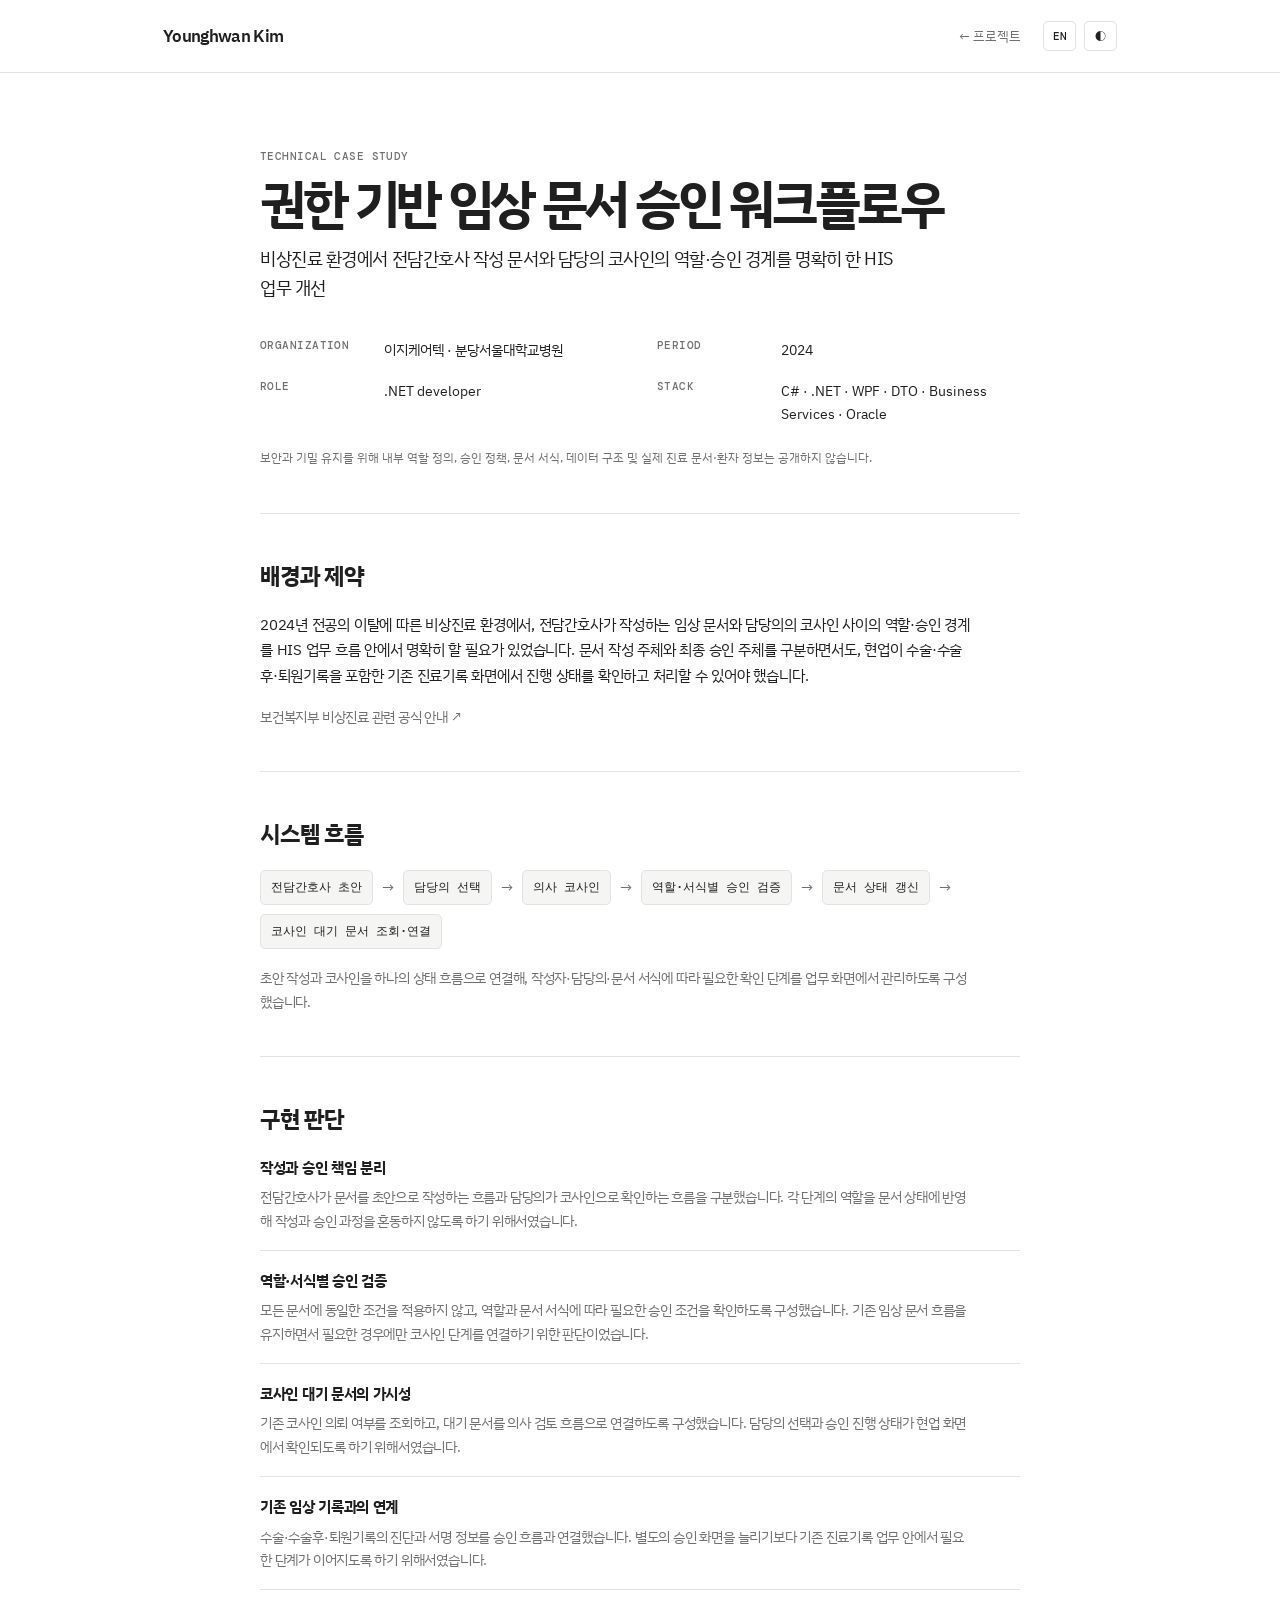
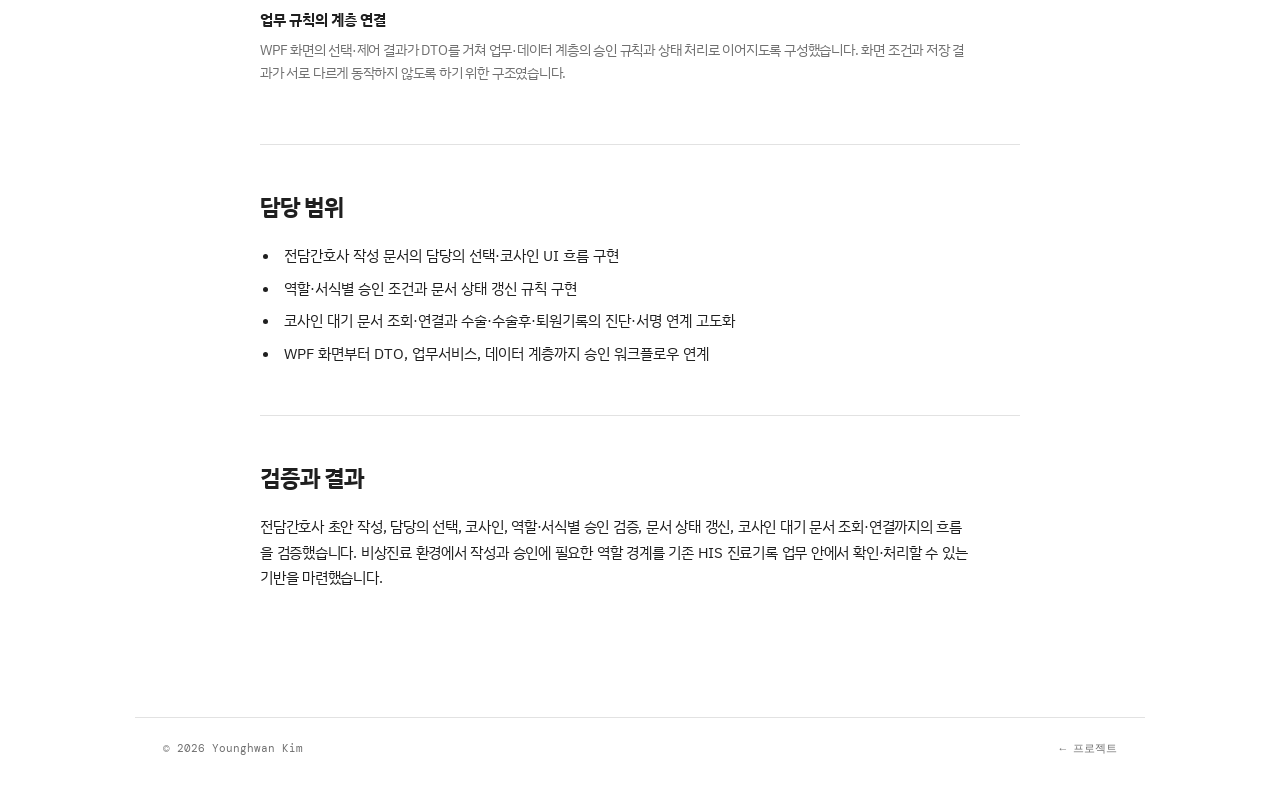
==== projects/clinical-document-approval.html @ 5fe0fd4c "feat: expand portfolio project case studies" ====
<!doctype html>
<html lang="ko">
  <head>
    <meta charset="UTF-8" />
    <meta name="viewport" content="width=device-width, initial-scale=1.0" />
    <meta name="description" content="Role-Based Clinical Document Approval Workflow technical case study" />
    <title>Role-Based Clinical Document Approval Workflow — Younghwan Kim</title>
    <link rel="preconnect" href="https://fonts.googleapis.com" />
    <link rel="preconnect" href="https://fonts.gstatic.com" crossorigin />
    <link href="https://fonts.googleapis.com/css2?family=DM+Mono:wght@400;500&family=IBM+Plex+Sans+KR:wght@400;500;600;700&display=swap" rel="stylesheet" />
    <link rel="stylesheet" href="../styles.css" />
    <link rel="stylesheet" href="case-study.css" />
    <script src="clinical-document-approval-case-study.js" defer></script>
  </head>
  <body>
    <div class="header-shell">
      <header class="site-header">
        <a class="wordmark" href="../index.html">Younghwan Kim</a>
        <nav aria-label="Case study navigation"><a href="../index.html#projects" data-i18n="nav.back">← 프로젝트</a></nav>
        <div class="controls">
          <button class="control-button" id="language-toggle" type="button" aria-label="Switch language">EN</button>
          <button class="control-button" id="theme-toggle" type="button" aria-label="Switch color theme">◐</button>
        </div>
      </header>
    </div>

    <main>
      <article class="case-study">
        <header class="case-hero">
          <p class="case-kicker" data-i18n="hero.kicker">TECHNICAL CASE STUDY</p>
          <h1 data-i18n="hero.title">권한 기반 임상 문서 승인 워크플로우</h1>
          <p class="case-lead" data-i18n="hero.lead">비상진료 환경에서 전담간호사 작성 문서와 담당의 코사인의 역할·승인 경계를 명확히 한 HIS 업무 개선</p>
          <dl class="case-meta">
            <div><dt data-i18n="meta.organization.label">ORGANIZATION</dt><dd data-i18n="meta.organization.value">이지케어텍 · 분당서울대학교병원</dd></div>
            <div><dt data-i18n="meta.period.label">PERIOD</dt><dd data-i18n="meta.period.value">2024</dd></div>
            <div><dt data-i18n="meta.role.label">ROLE</dt><dd data-i18n="meta.role.value">.NET developer</dd></div>
            <div><dt data-i18n="meta.stack.label">STACK</dt><dd>C# · .NET · WPF · DTO · Business Services · Oracle</dd></div>
          </dl>
          <p class="case-disclosure" data-i18n="hero.disclosure">보안과 기밀 유지를 위해 내부 역할 정의, 승인 정책, 문서 서식, 데이터 구조 및 실제 진료 문서·환자 정보는 공개하지 않습니다.</p>
        </header>

        <section class="case-section">
          <h2 data-i18n="context.heading">Context &amp; Constraints</h2>
          <p data-i18n="context.copy">2024년 전공의 이탈에 따른 비상진료 환경에서, 전담간호사가 작성하는 임상 문서와 담당의의 코사인 사이의 역할·승인 경계를 HIS 업무 흐름 안에서 명확히 할 필요가 있었습니다. 문서 작성 주체와 최종 승인 주체를 구분하면서도, 현업이 수술·수술후·퇴원기록을 포함한 기존 진료기록 화면에서 진행 상태를 확인하고 처리할 수 있어야 했습니다.</p>
          <p class="section-note"><a href="https://www.mohw.go.kr/gallery.es?act=view&amp;bid=0003&amp;list_no=379148&amp;mid=a10606030000&amp;tag=" target="_blank" rel="noreferrer" data-i18n="context.sourceLink">보건복지부 비상진료 관련 공식 안내 ↗</a></p>
        </section>

        <section class="case-section">
          <h2 data-i18n="flow.heading">System Flow</h2>
          <div class="flow" aria-label="Clinical document approval workflow">
            <div data-i18n="flow.draft">전담간호사 초안</div><span>→</span>
            <div data-i18n="flow.physician">담당의 선택</div><span>→</span>
            <div data-i18n="flow.cosign">의사 코사인</div><span>→</span>
            <div data-i18n="flow.validation">역할·서식별 승인 검증</div><span>→</span>
            <div data-i18n="flow.status">문서 상태 갱신</div><span>→</span>
            <div data-i18n="flow.pending">코사인 대기 문서 조회·연결</div>
          </div>
          <p class="section-note" data-i18n="flow.note">초안 작성과 코사인을 하나의 상태 흐름으로 연결해, 작성자·담당의·문서 서식에 따라 필요한 확인 단계를 업무 화면에서 관리하도록 구성했습니다.</p>
        </section>

        <section class="case-section">
          <h2 data-i18n="decisions.heading">Engineering Decisions</h2>
          <div class="decision-list">
            <article><h3 data-i18n="decision.boundary.title">작성과 승인 책임 분리</h3><p data-i18n="decision.boundary.copy">전담간호사가 문서를 초안으로 작성하는 흐름과 담당의가 코사인으로 확인하는 흐름을 구분했습니다. 각 단계의 역할을 문서 상태에 반영해 작성과 승인 과정을 혼동하지 않도록 하기 위해서였습니다.</p></article>
            <article><h3 data-i18n="decision.form.title">역할·서식별 승인 검증</h3><p data-i18n="decision.form.copy">모든 문서에 동일한 조건을 적용하지 않고, 역할과 문서 서식에 따라 필요한 승인 조건을 확인하도록 구성했습니다. 기존 임상 문서 흐름을 유지하면서 필요한 경우에만 코사인 단계를 연결하기 위한 판단이었습니다.</p></article>
            <article><h3 data-i18n="decision.pending.title">코사인 대기 문서의 가시성</h3><p data-i18n="decision.pending.copy">기존 코사인 의뢰 여부를 조회하고, 대기 문서를 의사 검토 흐름으로 연결하도록 구성했습니다. 담당의 선택과 승인 진행 상태가 현업 화면에서 확인되도록 하기 위해서였습니다.</p></article>
            <article><h3 data-i18n="decision.clinical.title">기존 임상 기록과의 연계</h3><p data-i18n="decision.clinical.copy">수술·수술후·퇴원기록의 진단과 서명 정보를 승인 흐름과 연결했습니다. 별도의 승인 화면을 늘리기보다 기존 진료기록 업무 안에서 필요한 단계가 이어지도록 하기 위해서였습니다.</p></article>
            <article><h3 data-i18n="decision.layers.title">업무 규칙의 계층 연결</h3><p data-i18n="decision.layers.copy">WPF 화면의 선택·제어 결과가 DTO를 거쳐 업무·데이터 계층의 승인 규칙과 상태 처리로 이어지도록 구성했습니다. 화면 조건과 저장 결과가 서로 다르게 동작하지 않도록 하기 위한 구조였습니다.</p></article>
          </div>
        </section>

        <section class="case-section">
          <h2 data-i18n="contribution.heading">My Contribution</h2>
          <ul>
            <li data-i18n="contribution.one">전담간호사 작성 문서의 담당의 선택·코사인 UI 흐름 구현</li>
            <li data-i18n="contribution.two">역할·서식별 승인 조건과 문서 상태 갱신 규칙 구현</li>
            <li data-i18n="contribution.three">코사인 대기 문서 조회·연결과 수술·수술후·퇴원기록의 진단·서명 연계 고도화</li>
            <li data-i18n="contribution.four">WPF 화면부터 DTO, 업무서비스, 데이터 계층까지 승인 워크플로우 연계</li>
          </ul>
        </section>

        <section class="case-section case-outcome">
          <h2 data-i18n="outcome.heading">Validation &amp; Outcome</h2>
          <p data-i18n="outcome.copy">전담간호사 초안 작성, 담당의 선택, 코사인, 역할·서식별 승인 검증, 문서 상태 갱신, 코사인 대기 문서 조회·연결까지의 흐름을 검증했습니다. 비상진료 환경에서 작성과 승인에 필요한 역할 경계를 기존 HIS 진료기록 업무 안에서 확인·처리할 수 있는 기반을 마련했습니다.</p>
        </section>
      </article>
    </main>
    <footer><p>© 2026 Younghwan Kim</p><div><a href="../index.html#projects" data-i18n="nav.back">← 프로젝트</a></div></footer>
  </body>
</html>
---- styles.css ----
:root{--ink:#1f1f1f;--muted:#707070;--line:#e2e2e2;--blue:#365f9c;--paper:#fff;--soft:#e7ece7;--portrait:#718074}html[data-theme="dark"]{--ink:#eeeeea;--muted:#a5a5a0;--line:#30302e;--blue:#9dbbff;--paper:#191a19;--soft:#29302c;--portrait:#c5d5c6}*{box-sizing:border-box}html{scroll-behavior:smooth}body{margin:0;background:var(--paper);color:var(--ink);font:15px/1.65 "IBM Plex Sans KR",Arial,sans-serif;transition:background-color .2s,color .2s}a{color:inherit;text-decoration:none}.site-header,main,footer{max-width:1010px;margin:auto;padding:0 28px}.site-header{height:72px;display:flex;align-items:center;justify-content:space-between}.wordmark{font-size:17px;font-weight:600;letter-spacing:-.04em}.site-header nav{display:flex;gap:22px;font-size:13px;color:var(--muted)}.controls{display:flex;gap:8px}.control-button{width:33px;height:30px;padding:0;border:1px solid var(--line);border-radius:5px;background:transparent;color:var(--ink);font:500 11px "DM Mono",monospace;cursor:pointer}.control-button:hover{border-color:var(--muted)}.site-header a:hover,footer a:hover{text-decoration:underline;text-underline-offset:4px}.hero{display:grid;grid-template-columns:170px 1fr;gap:44px;padding:72px 0 66px}.portrait{width:150px;height:180px;overflow:hidden;background:var(--soft)}.portrait img{width:100%;height:100%;display:block;object-fit:cover;object-position:52% 45%;filter:saturate(.82) contrast(1.03)}.eyebrow,.project-meta{margin:0;color:var(--muted);font:500 11px "DM Mono",monospace;letter-spacing:.04em}.hero h1{margin:9px 0 2px;font-size:clamp(36px,5vw,54px);line-height:1.08;letter-spacing:-.07em}.role{margin:0 0 22px;color:var(--muted);font-size:15px}.hero-copy{max-width:710px;margin:0;font-size:16px;letter-spacing:-.02em}.hero-links{display:flex;flex-wrap:wrap;gap:14px;margin-top:22px}.hero-links a,.project-link{color:var(--blue);font-size:13px}.section{padding:58px 0;border-top:1px solid var(--line)}.section-heading{margin-bottom:30px}.section h2{margin:7px 0 0;font-size:24px;line-height:1.1;letter-spacing:-.05em}.timeline{margin:0;padding:0;list-style:none}.timeline li{display:grid;grid-template-columns:190px 1fr;gap:25px;padding:26px 0;border-top:1px solid var(--line)}.timeline li>p{margin:2px 0;color:var(--muted);font:400 11px "DM Mono",monospace}.timeline h3,.project h3{margin:0;font-size:20px;letter-spacing:-.045em}.timeline h3 span{color:var(--muted);font-weight:400}.timeline div p{max-width:660px;margin:6px 0 0;color:var(--muted);font-size:14px}.project{display:grid;grid-template-columns:36px 1fr 28px;gap:20px;padding:28px 0;border-top:1px solid var(--line)}.project-index{color:var(--muted);font:500 12px "DM Mono",monospace}.project p:not(.project-meta){max-width:720px;margin:6px 0;color:var(--muted);font-size:14px}.project .project-korean{color:var(--ink);font-weight:600}.project-link{text-align:right;font-size:20px}.muted{color:#bbb}.tags{display:flex;flex-wrap:wrap;gap:6px;margin-top:15px}.tags span{border:1px solid var(--line);border-radius:4px;padding:3px 7px;color:var(--muted);font:400 10px "DM Mono",monospace}.about{border-bottom:0}.about-copy{max-width:710px}.about-copy>p{font-size:16px;letter-spacing:-.02em}.about dl{margin:38px 0 0}.about dl div{display:grid;grid-template-columns:130px 1fr;gap:15px;padding:14px 0;border-top:1px solid var(--line)}.about dt{color:var(--muted);font:400 11px "DM Mono",monospace}.about dd{margin:0}footer{display:flex;justify-content:space-between;border-top:1px solid var(--line);padding-top:23px;padding-bottom:34px;color:var(--muted);font:400 11px "DM Mono",monospace}footer p{margin:0}footer div{display:flex;gap:18px}@media(max-width:700px){.site-header,main,footer{padding-left:20px;padding-right:20px}.site-header nav{display:none}.hero{grid-template-columns:1fr;gap:24px;padding:52px 0}.portrait{width:110px;height:125px}.section{padding:50px 0}.timeline li,.project{grid-template-columns:1fr;gap:10px}.project-link{text-align:left}.about dl div{grid-template-columns:1fr;gap:4px}footer{display:block}footer div{margin-top:12px}.hero-copy br{display:none}}
---- projects/case-study.css ----
:root { --ink:#1f1f1f; --muted:#707070; --line:#e2e2e2; --blue:#365f9c; --paper:#fff; --soft:#f5f6f3; }
html[data-theme="dark"] { --ink:#eeeeea; --muted:#a5a5a0; --line:#30302e; --blue:#9dbbff; --paper:#191a19; --soft:#222522; }
body { background:var(--paper); color:var(--ink); font:15px/1.7 "IBM Plex Sans KR", Arial, sans-serif; }
.header-shell { position:sticky; top:0; z-index:20; background:var(--paper); border-bottom:1px solid var(--line); }
.header-shell .site-header { border:0; }
.site-header, main, footer { max-width:1010px; margin:auto; padding:0 28px; }
.site-header { height:72px; display:flex; align-items:center; justify-content:space-between; }
.wordmark { font-size:17px; font-weight:600; letter-spacing:-.04em; }
.site-header nav { margin-left:auto; margin-right:22px; font-size:13px; color:var(--muted); }
.controls { display:flex; gap:8px; }.control-button { width:33px; height:30px; padding:0; border:1px solid var(--line); border-radius:5px; background:transparent; color:var(--ink); font:500 11px "DM Mono", monospace; cursor:pointer; }
.case-study { max-width:760px; margin:0 auto; padding:76px 0 84px; }
.case-hero { padding-bottom:44px; border-bottom:1px solid var(--line); }
.case-kicker, dt { margin:0; color:var(--muted); font:500 11px "DM Mono", monospace; letter-spacing:.04em; }
.case-hero h1 { margin:11px 0 12px; font-size:clamp(36px, 5vw, 52px); line-height:1.12; letter-spacing:-.065em; }
.case-lead { max-width:650px; margin:0; font-size:18px; line-height:1.6; letter-spacing:-.025em; }
.case-meta { display:grid; grid-template-columns:1fr 1fr; gap:17px 34px; margin:36px 0 22px; }.case-meta div { display:grid; grid-template-columns:112px 1fr; gap:12px; }.case-meta dd { margin:0; font-size:14px; }
.case-disclosure { margin:0; color:var(--muted); font-size:12px; }
.case-section { padding:42px 0; border-bottom:1px solid var(--line); }.case-section h2 { margin:0 0 17px; font-size:23px; letter-spacing:-.045em; }.case-section p { max-width:710px; margin:0; letter-spacing:-.015em; }
.flow { display:flex; flex-wrap:wrap; align-items:center; gap:9px; }.flow div { padding:8px 10px; border:1px solid var(--line); border-radius:5px; background:var(--soft); font:500 12px "DM Mono", monospace; }.flow span { color:var(--muted); }.section-note { margin-top:17px !important; color:var(--muted); font-size:14px; }
.decision-list { display:grid; gap:0; }.decision-list article { padding:17px 0; border-top:1px solid var(--line); }.decision-list article:first-child { border-top:0; padding-top:0; }.decision-list h3 { margin:0 0 5px; font-size:15px; letter-spacing:-.02em; }.decision-list p { color:var(--muted); font-size:14px; }
ul { margin:0; padding-left:20px; } li { padding-left:4px; margin:7px 0; }.case-outcome { border-bottom:0; } footer { display:flex; justify-content:space-between; border-top:1px solid var(--line); padding-top:23px; padding-bottom:34px; color:var(--muted); font:400 11px "DM Mono", monospace; } footer p { margin:0; }
@media (max-width:700px) { .site-header, main, footer { padding-left:20px; padding-right:20px; }.case-study { padding:52px 0 60px; }.site-header nav { display:none; }.case-meta { grid-template-columns:1fr; gap:10px; }.case-meta div { grid-template-columns:96px 1fr; }.flow { gap:7px; }.flow span { display:none; }.flow div { width:100%; }.case-lead { font-size:16px; } footer { display:block; } footer div { margin-top:10px; } }
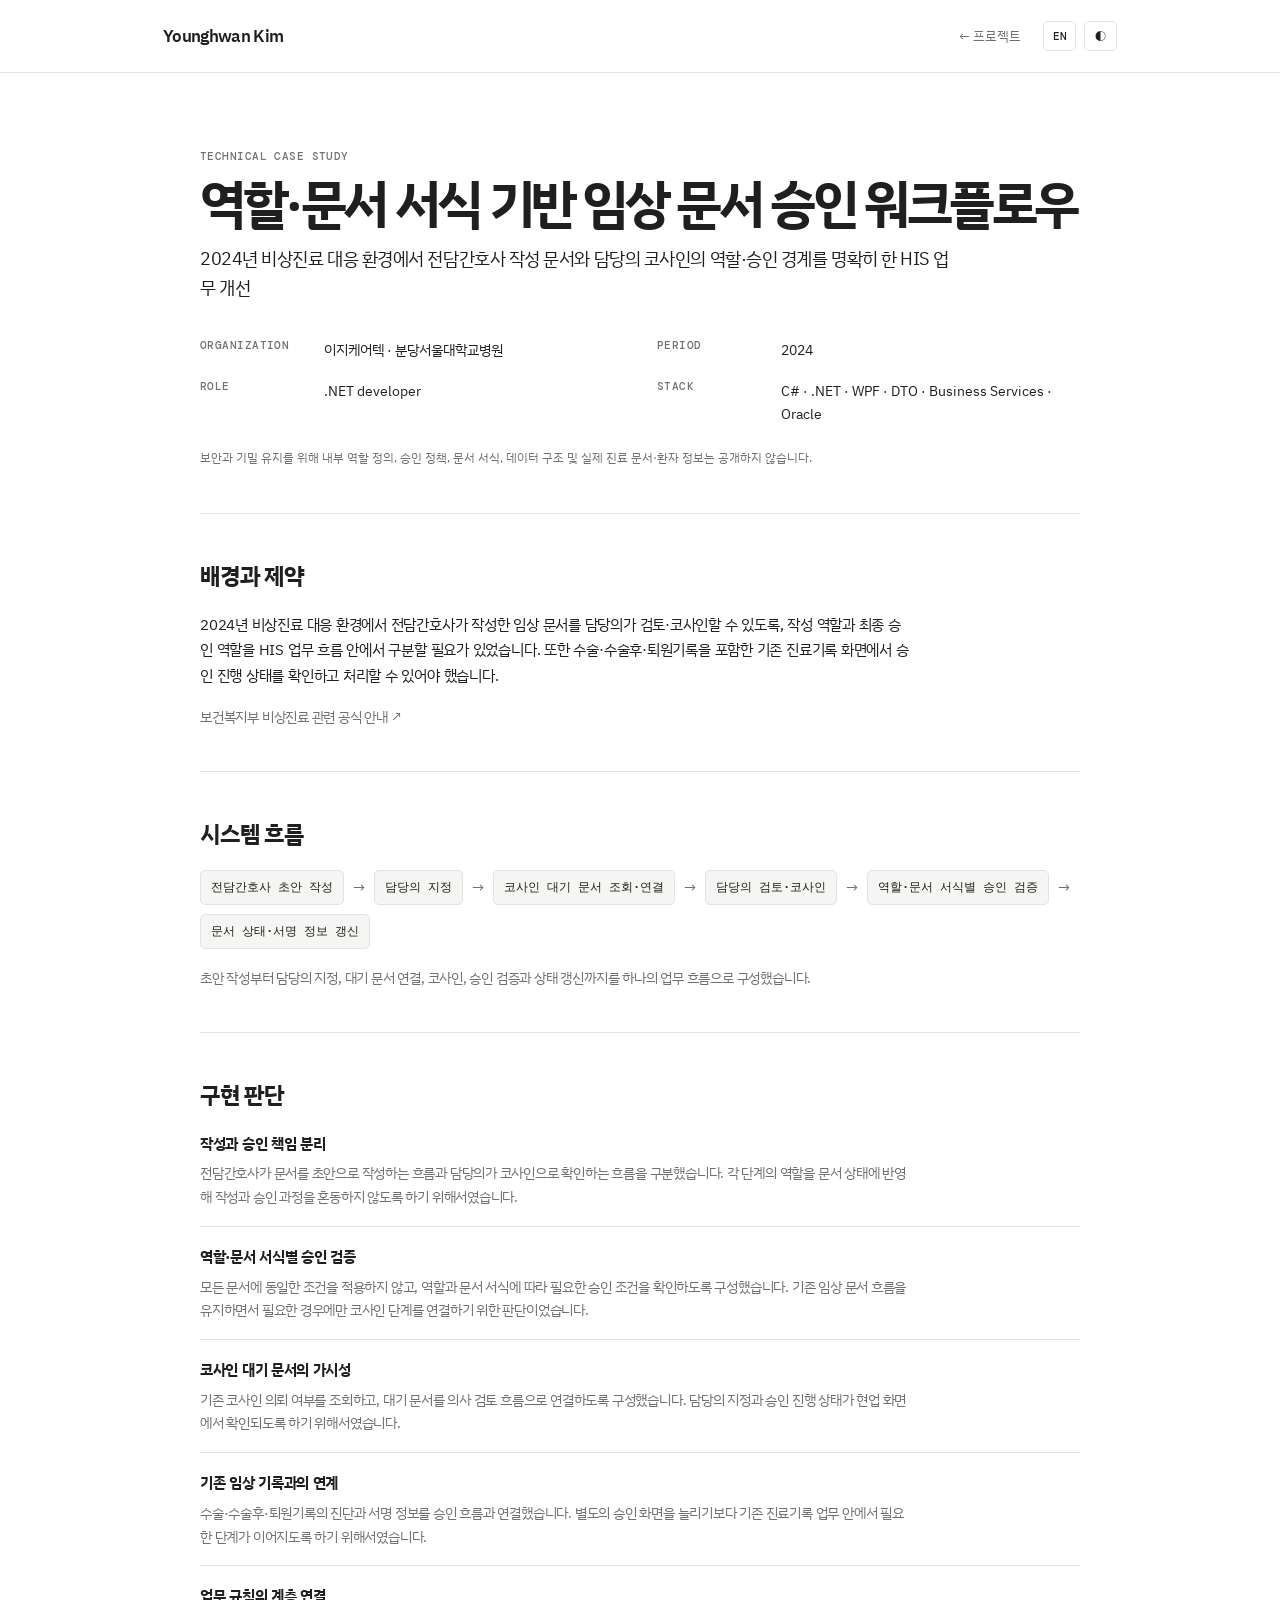
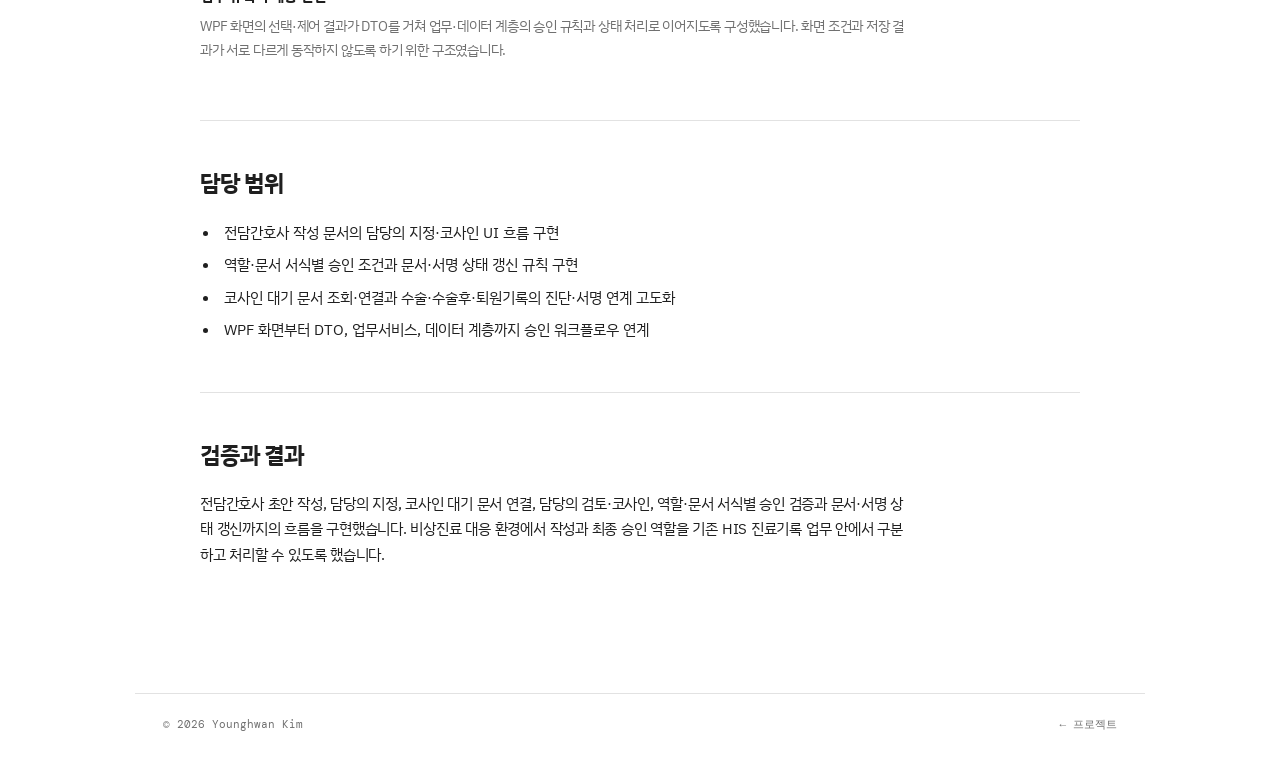
==== commit d5df132d: "feat: refine portfolio case studies" ====
--- a/projects/clinical-document-approval.html
+++ b/projects/clinical-document-approval.html
@@ -3,8 +3,8 @@
   <head>
     <meta charset="UTF-8" />
     <meta name="viewport" content="width=device-width, initial-scale=1.0" />
-    <meta name="description" content="Role-Based Clinical Document Approval Workflow technical case study" />
-    <title>Role-Based Clinical Document Approval Workflow — Younghwan Kim</title>
+    <meta name="description" content="Role- and Document-Type-Based Clinical Document Approval Workflow technical case study" />
+    <title>Role- and Document-Type-Based Clinical Document Approval Workflow — Younghwan Kim</title>
     <link rel="preconnect" href="https://fonts.googleapis.com" />
     <link rel="preconnect" href="https://fonts.gstatic.com" crossorigin />
     <link href="https://fonts.googleapis.com/css2?family=DM+Mono:wght@400;500&family=IBM+Plex+Sans+KR:wght@400;500;600;700&display=swap" rel="stylesheet" />
@@ -28,8 +28,8 @@
       <article class="case-study">
         <header class="case-hero">
           <p class="case-kicker" data-i18n="hero.kicker">TECHNICAL CASE STUDY</p>
-          <h1 data-i18n="hero.title">권한 기반 임상 문서 승인 워크플로우</h1>
-          <p class="case-lead" data-i18n="hero.lead">비상진료 환경에서 전담간호사 작성 문서와 담당의 코사인의 역할·승인 경계를 명확히 한 HIS 업무 개선</p>
+          <h1 data-i18n="hero.title">역할·문서 서식 기반 임상 문서 승인 워크플로우</h1>
+          <p class="case-lead" data-i18n="hero.lead">2024년 비상진료 대응 환경에서 전담간호사 작성 문서와 담당의 코사인의 역할·승인 경계를 명확히 한 HIS 업무 개선</p>
           <dl class="case-meta">
             <div><dt data-i18n="meta.organization.label">ORGANIZATION</dt><dd data-i18n="meta.organization.value">이지케어텍 · 분당서울대학교병원</dd></div>
             <div><dt data-i18n="meta.period.label">PERIOD</dt><dd data-i18n="meta.period.value">2024</dd></div>
@@ -41,28 +41,28 @@
 
         <section class="case-section">
           <h2 data-i18n="context.heading">Context &amp; Constraints</h2>
-          <p data-i18n="context.copy">2024년 전공의 이탈에 따른 비상진료 환경에서, 전담간호사가 작성하는 임상 문서와 담당의의 코사인 사이의 역할·승인 경계를 HIS 업무 흐름 안에서 명확히 할 필요가 있었습니다. 문서 작성 주체와 최종 승인 주체를 구분하면서도, 현업이 수술·수술후·퇴원기록을 포함한 기존 진료기록 화면에서 진행 상태를 확인하고 처리할 수 있어야 했습니다.</p>
+          <p data-i18n="context.copy">2024년 비상진료 대응 환경에서 전담간호사가 작성한 임상 문서를 담당의가 검토·코사인할 수 있도록, 작성 역할과 최종 승인 역할을 HIS 업무 흐름 안에서 구분할 필요가 있었습니다. 또한 수술·수술후·퇴원기록을 포함한 기존 진료기록 화면에서 승인 진행 상태를 확인하고 처리할 수 있어야 했습니다.</p>
           <p class="section-note"><a href="https://www.mohw.go.kr/gallery.es?act=view&amp;bid=0003&amp;list_no=379148&amp;mid=a10606030000&amp;tag=" target="_blank" rel="noreferrer" data-i18n="context.sourceLink">보건복지부 비상진료 관련 공식 안내 ↗</a></p>
         </section>
 
         <section class="case-section">
           <h2 data-i18n="flow.heading">System Flow</h2>
           <div class="flow" aria-label="Clinical document approval workflow">
-            <div data-i18n="flow.draft">전담간호사 초안</div><span>→</span>
-            <div data-i18n="flow.physician">담당의 선택</div><span>→</span>
-            <div data-i18n="flow.cosign">의사 코사인</div><span>→</span>
-            <div data-i18n="flow.validation">역할·서식별 승인 검증</div><span>→</span>
-            <div data-i18n="flow.status">문서 상태 갱신</div><span>→</span>
-            <div data-i18n="flow.pending">코사인 대기 문서 조회·연결</div>
+            <div data-i18n="flow.draft">전담간호사 초안 작성</div><span>→</span>
+            <div data-i18n="flow.physician">담당의 지정</div><span>→</span>
+            <div data-i18n="flow.pending">코사인 대기 문서 조회·연결</div><span>→</span>
+            <div data-i18n="flow.cosign">담당의 검토·코사인</div><span>→</span>
+            <div data-i18n="flow.validation">역할·문서 서식별 승인 검증</div><span>→</span>
+            <div data-i18n="flow.status">문서 상태·서명 정보 갱신</div>
           </div>
-          <p class="section-note" data-i18n="flow.note">초안 작성과 코사인을 하나의 상태 흐름으로 연결해, 작성자·담당의·문서 서식에 따라 필요한 확인 단계를 업무 화면에서 관리하도록 구성했습니다.</p>
+          <p class="section-note" data-i18n="flow.note">초안 작성부터 담당의 지정, 대기 문서 연결, 코사인, 승인 검증과 상태 갱신까지를 하나의 업무 흐름으로 구성했습니다.</p>
         </section>
 
         <section class="case-section">
           <h2 data-i18n="decisions.heading">Engineering Decisions</h2>
           <div class="decision-list">
             <article><h3 data-i18n="decision.boundary.title">작성과 승인 책임 분리</h3><p data-i18n="decision.boundary.copy">전담간호사가 문서를 초안으로 작성하는 흐름과 담당의가 코사인으로 확인하는 흐름을 구분했습니다. 각 단계의 역할을 문서 상태에 반영해 작성과 승인 과정을 혼동하지 않도록 하기 위해서였습니다.</p></article>
-            <article><h3 data-i18n="decision.form.title">역할·서식별 승인 검증</h3><p data-i18n="decision.form.copy">모든 문서에 동일한 조건을 적용하지 않고, 역할과 문서 서식에 따라 필요한 승인 조건을 확인하도록 구성했습니다. 기존 임상 문서 흐름을 유지하면서 필요한 경우에만 코사인 단계를 연결하기 위한 판단이었습니다.</p></article>
+            <article><h3 data-i18n="decision.form.title">역할·문서 서식별 승인 검증</h3><p data-i18n="decision.form.copy">모든 문서에 동일한 조건을 적용하지 않고, 역할과 문서 서식에 따라 필요한 승인 조건을 확인하도록 구성했습니다. 기존 임상 문서 흐름을 유지하면서 필요한 경우에만 코사인 단계를 연결하기 위한 판단이었습니다.</p></article>
             <article><h3 data-i18n="decision.pending.title">코사인 대기 문서의 가시성</h3><p data-i18n="decision.pending.copy">기존 코사인 의뢰 여부를 조회하고, 대기 문서를 의사 검토 흐름으로 연결하도록 구성했습니다. 담당의 선택과 승인 진행 상태가 현업 화면에서 확인되도록 하기 위해서였습니다.</p></article>
             <article><h3 data-i18n="decision.clinical.title">기존 임상 기록과의 연계</h3><p data-i18n="decision.clinical.copy">수술·수술후·퇴원기록의 진단과 서명 정보를 승인 흐름과 연결했습니다. 별도의 승인 화면을 늘리기보다 기존 진료기록 업무 안에서 필요한 단계가 이어지도록 하기 위해서였습니다.</p></article>
             <article><h3 data-i18n="decision.layers.title">업무 규칙의 계층 연결</h3><p data-i18n="decision.layers.copy">WPF 화면의 선택·제어 결과가 DTO를 거쳐 업무·데이터 계층의 승인 규칙과 상태 처리로 이어지도록 구성했습니다. 화면 조건과 저장 결과가 서로 다르게 동작하지 않도록 하기 위한 구조였습니다.</p></article>
@@ -73,7 +73,7 @@
           <h2 data-i18n="contribution.heading">My Contribution</h2>
           <ul>
             <li data-i18n="contribution.one">전담간호사 작성 문서의 담당의 선택·코사인 UI 흐름 구현</li>
-            <li data-i18n="contribution.two">역할·서식별 승인 조건과 문서 상태 갱신 규칙 구현</li>
+            <li data-i18n="contribution.two">역할·문서 서식별 승인 조건과 문서·서명 상태 갱신 규칙 구현</li>
             <li data-i18n="contribution.three">코사인 대기 문서 조회·연결과 수술·수술후·퇴원기록의 진단·서명 연계 고도화</li>
             <li data-i18n="contribution.four">WPF 화면부터 DTO, 업무서비스, 데이터 계층까지 승인 워크플로우 연계</li>
           </ul>
@@ -81,7 +81,7 @@
 
         <section class="case-section case-outcome">
           <h2 data-i18n="outcome.heading">Validation &amp; Outcome</h2>
-          <p data-i18n="outcome.copy">전담간호사 초안 작성, 담당의 선택, 코사인, 역할·서식별 승인 검증, 문서 상태 갱신, 코사인 대기 문서 조회·연결까지의 흐름을 검증했습니다. 비상진료 환경에서 작성과 승인에 필요한 역할 경계를 기존 HIS 진료기록 업무 안에서 확인·처리할 수 있는 기반을 마련했습니다.</p>
+          <p data-i18n="outcome.copy">전담간호사 초안 작성, 담당의 지정, 코사인 대기 문서 연결, 담당의 검토·코사인, 역할·문서 서식별 승인 검증과 문서·서명 상태 갱신까지의 흐름을 구현했습니다. 비상진료 대응 환경에서 작성과 최종 승인 역할을 기존 HIS 진료기록 업무 안에서 구분하고 처리할 수 있도록 했습니다.</p>
         </section>
       </article>
     </main>
--- a/projects/case-study.css
+++ b/projects/case-study.css
@@ -8,11 +8,11 @@
 .wordmark { font-size:17px; font-weight:600; letter-spacing:-.04em; }
 .site-header nav { margin-left:auto; margin-right:22px; font-size:13px; color:var(--muted); }
 .controls { display:flex; gap:8px; }.control-button { width:33px; height:30px; padding:0; border:1px solid var(--line); border-radius:5px; background:transparent; color:var(--ink); font:500 11px "DM Mono", monospace; cursor:pointer; }
-.case-study { max-width:760px; margin:0 auto; padding:76px 0 84px; }
+.case-study { max-width:880px; margin:0 auto; padding:76px 0 84px; }
 .case-hero { padding-bottom:44px; border-bottom:1px solid var(--line); }
 .case-kicker, dt { margin:0; color:var(--muted); font:500 11px "DM Mono", monospace; letter-spacing:.04em; }
 .case-hero h1 { margin:11px 0 12px; font-size:clamp(36px, 5vw, 52px); line-height:1.12; letter-spacing:-.065em; }
-.case-lead { max-width:650px; margin:0; font-size:18px; line-height:1.6; letter-spacing:-.025em; }
+.case-lead { max-width:760px; margin:0; font-size:18px; line-height:1.6; letter-spacing:-.025em; }
 .case-meta { display:grid; grid-template-columns:1fr 1fr; gap:17px 34px; margin:36px 0 22px; }.case-meta div { display:grid; grid-template-columns:112px 1fr; gap:12px; }.case-meta dd { margin:0; font-size:14px; }
 .case-disclosure { margin:0; color:var(--muted); font-size:12px; }
 .case-section { padding:42px 0; border-bottom:1px solid var(--line); }.case-section h2 { margin:0 0 17px; font-size:23px; letter-spacing:-.045em; }.case-section p { max-width:710px; margin:0; letter-spacing:-.015em; }
